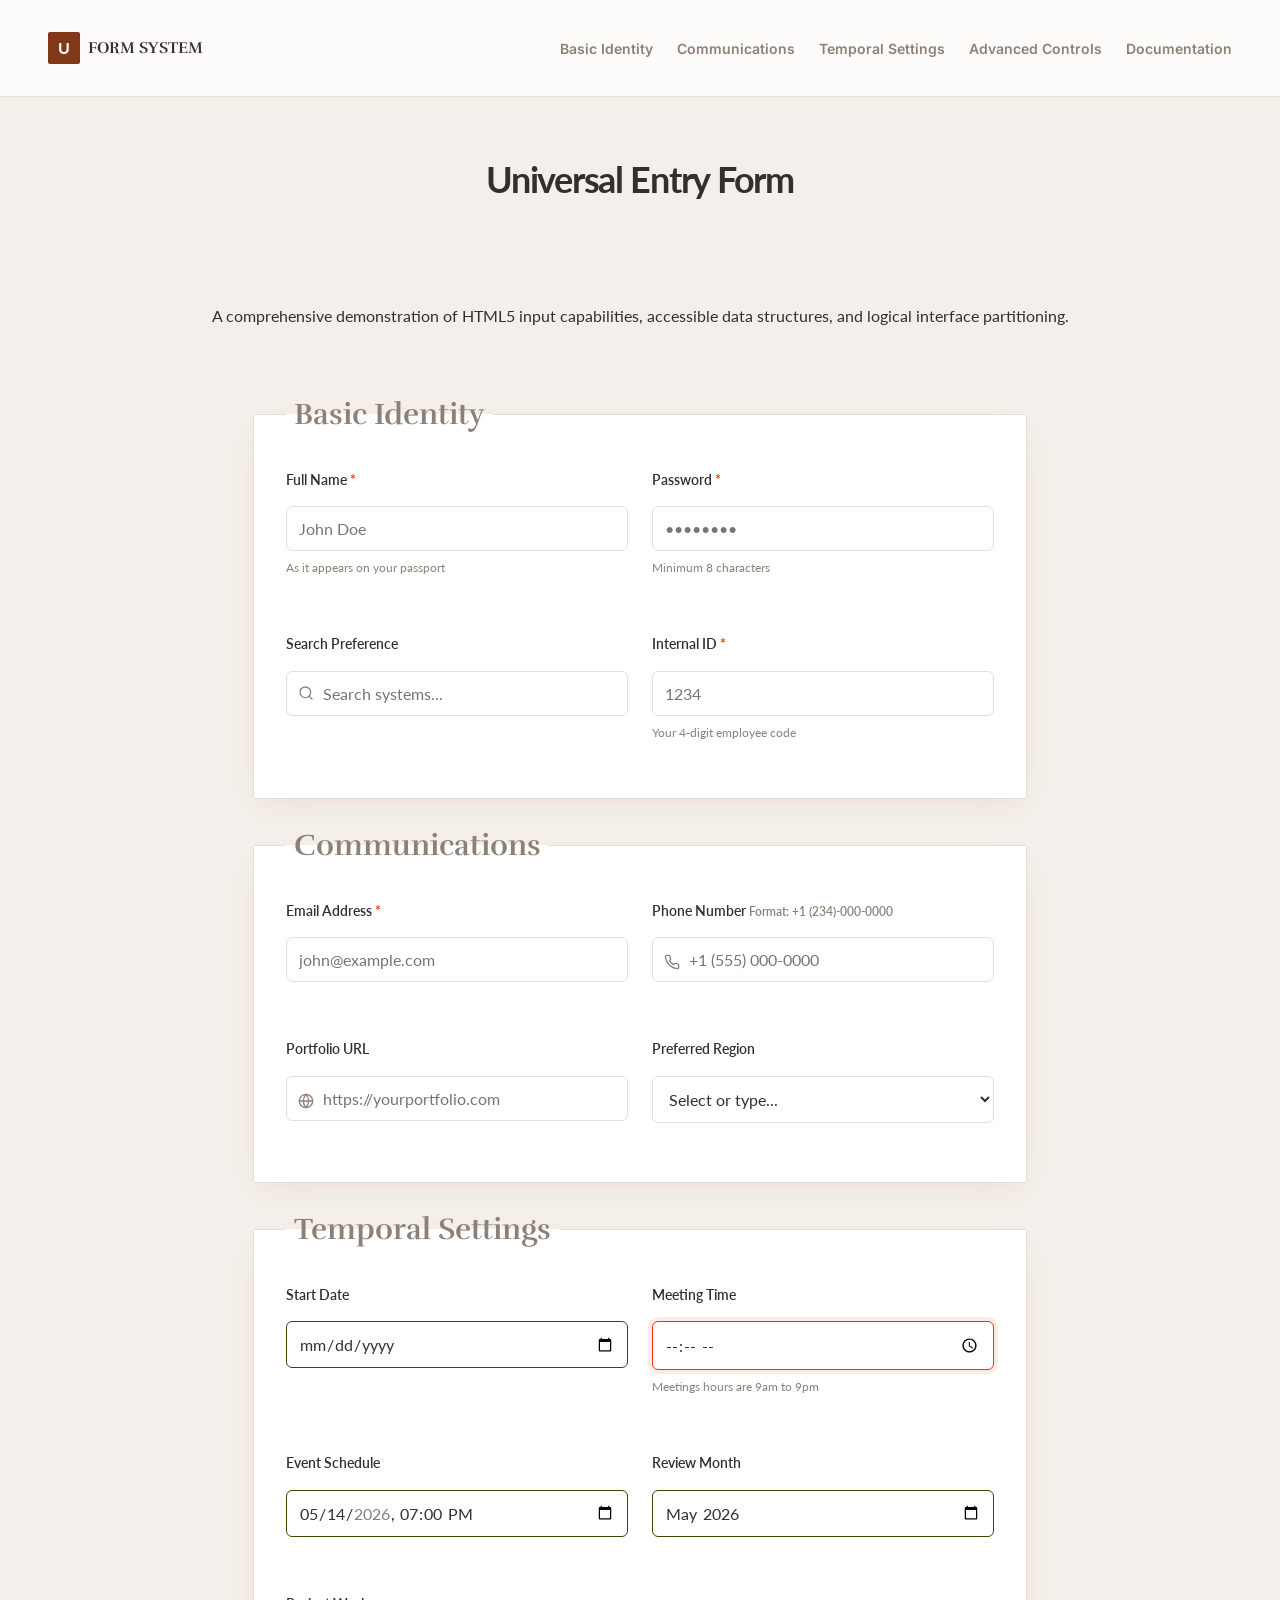
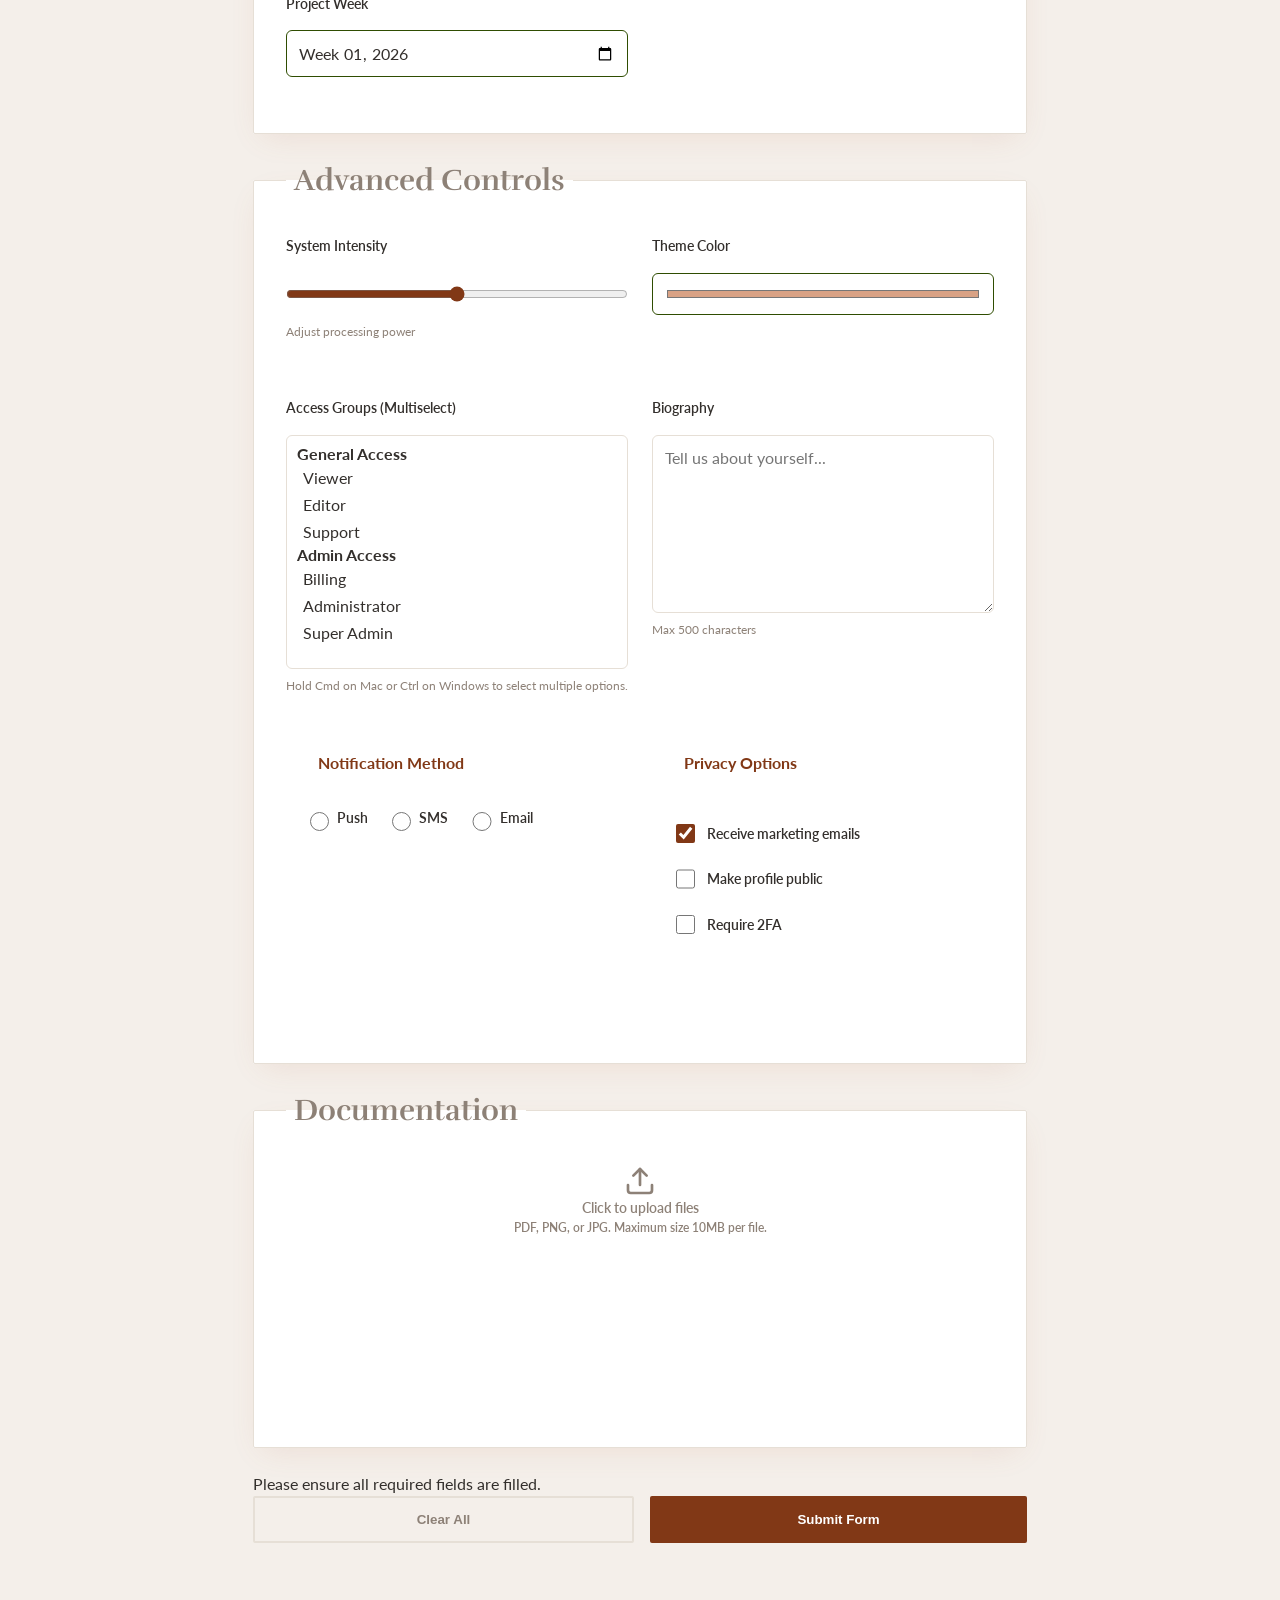
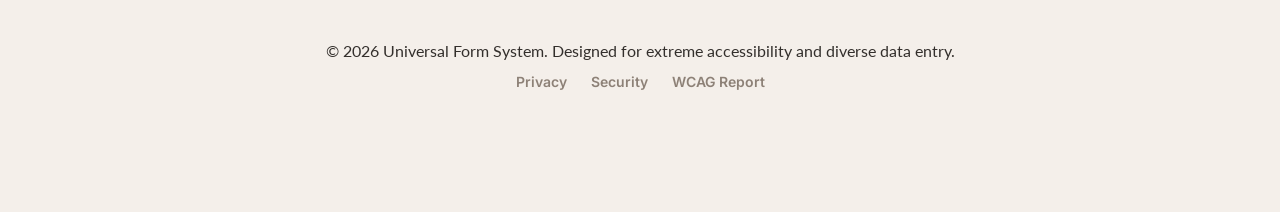
==== extra-form.html @ ab20d903 "feat: add universal entry form with comprehensive fields and improved accessibility" ====
<!doctype html>
<html lang="en">
  <head>
    <meta charset="UTF-8" />
    <meta name="viewport" content="width=device-width, initial-scale=1.0" />
    <title>Forms</title>
    <link
      href="https://fonts.googleapis.com/css2?family=Lato:wght@400;700;900&family=Rufina:wght@400;700&family=Inter:wght@400;600;700&display=swap"
      rel="stylesheet"
    />
    <link rel="stylesheet" href="./styles/index.css" />
  </head>

  <body>
    <header class="site-header">
      <div class="container header-layout">
        <!-- Accessible Brand Link -->
        <a href="/" class="brand" aria-label="U Form System Home">
          <!-- aria-hidden on the graphic element since the label reads it out -->
          <span class="brand-logo" aria-hidden="true">U</span>
          <span class="brand-text">FORM SYSTEM</span>
        </a>

        <!-- Semantic Navigation List -->
        <nav class="main-nav" aria-label="Main Navigation">
          <ul class="nav-list">
            <li><a href="#basics" class="nav-link">Basic Identity</a></li>
            <li><a href="#contact" class="nav-link">Communications</a></li>
            <li><a href="#dates" class="nav-link">Temporal Settings</a></li>
            <li><a href="#controls" class="nav-link">Advanced Controls</a></li>
            <li><a href="#files" class="nav-link">Documentation</a></li>
          </ul>
        </nav>
      </div>
    </header>

    <main id="main-content" class="container main-content">
      <h1>Universal Entry Form</h1>
      <p>
        A comprehensive demonstration of HTML5 input capabilities, accessible data structures, and
        logical interface partitioning.
      </p>
      <form action="." method="post">
        <!-- Fieldset 1: Basic Identity -->
        <fieldset id="basics" class="content-fieldset">
          <legend class="legend-fieldset">Basic Identity</legend>
          <div class="form-grid">
            <div class="form-group">
              <label for="full-name"
                >Full Name
                <span class="required-mark">*</span>
              </label>
              <input
                type="text"
                name="full-name"
                id="full-name"
                required
                placeholder="John Doe"
                minlength="3"
                aria-describedby="name-hint"
                title="Enter your full name"
              />
              <small id="name-hint">As it appears on your passport</small>
            </div>

            <div class="form-group">
              <label for="password"
                >Password
                <span class="required-mark">*</span>
              </label>
              <input
                type="password"
                name="password"
                id="password"
                minlength="8"
                placeholder="••••••••"
                autocomplete="new-password"
                required
                aria-required="true"
                aria-describedby="password-hint"
              />
              <small id="password-hint">Minimum 8 characters</small>
            </div>

            <div class="form-group">
              <label for="search-preference">Search Preference </label>
              <div class="input-wrapper">
                <svg
                  class="input-icon"
                  aria-hidden="true"
                  viewBox="0 0 24 24"
                  fill="none"
                  stroke="currentColor"
                  stroke-width="2"
                  stroke-linecap="round"
                  stroke-linejoin="round"
                >
                  <circle cx="11" cy="11" r="8"></circle>
                  <line x1="21" y1="21" x2="16.65" y2="16.65"></line>
                </svg>
                <input
                  type="search"
                  name="search-preference"
                  id="search-preference"
                  placeholder="Search systems..."
                  class="search-input"
                />
              </div>
            </div>

            <div class="form-group">
              <label for="internal-id"
                >Internal ID

                <span class="required-mark">*</span>
              </label>
              <input
                type="text"
                name="internal-id"
                id="internal-id"
                placeholder="1234"
                pattern="[0-9]{4}"
                title="Please enter a 4-digit code"
                aria-describedby="internal-id-hint"
              />
              <small id="internal-id-hint">Your 4-digit employee code</small>
            </div>
          </div>
        </fieldset>
        <!-- Fieldset 2: Communications -->
        <fieldset id="contact" class="content-fieldset">
          <legend class="legend-fieldset">Communications</legend>
          <div class="form-grid">
            <div class="form-group">
              <label for="email">
                Email Address <span class="required-mark" aria-hidden="true">*</span>
              </label>

              <input
                type="email"
                id="email"
                name="email"
                placeholder="john@example.com"
                required
                autocomplete="email"
                title="Please, enter correct email (ex: name@yahoo.com)"
              />
            </div>

            <div class="form-group">
              <label for="phone">Phone Number <small>Format: +1 (234)-000-0000</small></label>
              <div class="input-wrapper">
                <div class="input-icon" aria-hidden="true">
                  <svg
                    viewBox="0 0 24 24"
                    fill="none"
                    stroke="currentColor"
                    stroke-width="2"
                    stroke-linecap="round"
                    stroke-linejoin="round"
                  >
                    <path
                      d="M22 16.92v3a2 2 0 0 1-2.18 2 19.79 19.79 0 0 1-8.63-3.07 19.5 19.5 0 0 1-6-6 19.79 19.79 0 0 1-3.07-8.67A2 2 0 0 1 4.11 2h3a2 2 0 0 1 2 1.72 12.84 12.84 0 0 0 .7 2.81 2 2 0 0 1-.45 2.11L8.09 9.91a16 16 0 0 0 6 6l1.27-1.27a2 2 0 0 1 2.11-.45 12.84 12.84 0 0 0 2.81.7A2 2 0 0 1 22 16.92z"
                    ></path>
                  </svg>
                </div>
                <input
                  type="tel"
                  id="phone"
                  name="phone"
                  placeholder="+1 (555) 000-0000"
                  pattern="^\+?[0-9]{1,3}[\s.-]?\(?[0-9]{3}\)?[\s.-]?[0-9]{3}[\s.-]?[0-9]{4}$"
                  class="tel-input"
                />
              </div>
            </div>

            <div class="form-group">
              <label for="portfolio">Portfolio URL</label>
              <div class="input-wrapper">
                <div class="input-icon" aria-hidden="true">
                  <svg
                    viewBox="0 0 24 24"
                    fill="none"
                    stroke="currentColor"
                    stroke-width="2"
                    stroke-linecap="round"
                    stroke-linejoin="round"
                  >
                    <circle cx="12" cy="12" r="10"></circle>
                    <line x1="2" y1="12" x2="22" y2="12"></line>
                    <path
                      d="M12 2a15.3 15.3 0 0 1 4 10 15.3 15.3 0 0 1-4 10 15.3 15.3 0 0 1-4-10 15.3 15.3 0 0 1 4-10z"
                    ></path>
                  </svg>
                </div>
                <input
                  type="url"
                  id="portfolio"
                  name="portfolio"
                  placeholder="https://yourportfolio.com"
                  pattern="https://.*"
                  class="url-input"
                  list="defaultURLs"
                  required
                />
                <datalist id="defaultURLs">
                  <option value="https://developer.mozilla.org/"></option>
                  <option value="http://www.google.com/"></option>
                  <option value="http://www.microsoft.com/"></option>
                  <option value="https://www.mozilla.org/"></option>
                  <option value="http://w3.org/"></option>
                </datalist>
              </div>
            </div>

            <div class="form-group">
              <label for="region">Preferred Region</label>
              <select id="region" name="region">
                <option value="" disabled selected hidden>Select or type...</option>
                <option value="na">North America</option>
                <option value="eu">Europe</option>
                <option value="ap">Asia Pacific</option>
              </select>
            </div>
          </div>
        </fieldset>
        <!-- Fieldset 3: Temporal Settings -->
        <fieldset id="dates" class="content-fieldset">
          <legend class="legend-fieldset">Temporal Settings</legend>
          <div class="form-grid">
            <div class="form-group">
              <label for="start-date">Start Date</label>
              <input type="date" id="start-date" name="start-date" />
            </div>

            <div class="form-group">
              <label for="meeting-time">Meeting Time</label>
              <input
                type="time"
                id="meeting-time"
                name="meeting-time"
                min="09:00"
                max="18:00"
                aria-describedby="meeting-hint"
                required
              />
              <small id="meeting-hint">Meetings hours are 9am to 9pm</small>
            </div>

            <div class="form-group">
              <label for="event-schedule">Event Schedule</label>
              <input
                type="datetime-local"
                id="event-schedule"
                name="event-schedule"
                value="2026-05-14T19:00"
                min="2026-05-14T00:00"
                max="2026-09-30T00:00"
              />
            </div>

            <div class="form-group">
              <label for="review-month">Review Month</label>
              <input
                type="month"
                id="review-month"
                name="review-month"
                min="2026-01"
                value="2026-05"
              />
            </div>

            <div class="form-group">
              <label for="project-week">Project Week</label>
              <input type="week" id="project-week" name="project-week" value="2026-W01" />
            </div>
          </div>
        </fieldset>
        <!-- Fieldset 4: Advanced Controls -->
        <fieldset id="controls" class="content-fieldset">
          <legend class="legend-fieldset">Advanced Controls</legend>
          <div class="form-grid">
            <div class="form-group">
              <label for="intensity">System Intensity</label>
              <input
                type="range"
                id="intensity"
                name="intensity"
                min="0"
                max="100"
                value="50"
                step="10"
                aria-describedby="intensity-hint"
              />
              <small id="intensity-hint">Adjust processing power</small>
            </div>

            <div class="form-group">
              <label for="theme-color">Theme Color</label>

              <input
                type="color"
                id="theme-color"
                name="theme-color"
                value="#d9a285"
                class="input-color"
              />
            </div>

            <div class="form-group">
              <label for="access-groups">Access Groups (Multiselect)</label>

              <select
                id="access-groups"
                name="access-groups"
                multiple
                size="8"
                aria-describedby="access-groups-help"
              >
                <optgroup label="General Access">
                  <option value="viewer">Viewer</option>
                  <option value="editor">Editor</option>
                  <option value="support">Support</option>
                </optgroup>

                <optgroup label="Admin Access">
                  <option value="billing">Billing</option>
                  <option value="admin">Administrator</option>
                  <option value="super-admin">Super Admin</option>
                </optgroup>
              </select>

              <small id="access-groups-help"
                >Hold Cmd on Mac or Ctrl on Windows to select multiple options.</small
              >
            </div>

            <div class="form-group">
              <label for="biography">Biography</label>
              <textarea
                id="biography"
                name="biography"
                rows="8"
                placeholder="Tell us about yourself..."
                aria-describedby="bio-hint"
                autocorrect="on"
                spellcheck="true"
                maxlength="500"
                wrap="soft"
              ></textarea>
              <small id="bio-hint">Max 500 characters</small>
            </div>

            <div class="form-group">
              <fieldset>
                <legend>Notification Method</legend>
                <ul class="radio-group">
                  <li class="radio-item">
                    <input type="radio" id="notif-push" name="notification" value="push" />
                    <label for="notif-push">Push</label>
                  </li>
                  <li class="radio-item">
                    <input type="radio" id="notif-sms" name="notification" value="sms" />
                    <label for="notif-sms">SMS</label>
                  </li>
                  <li class="radio-item">
                    <input type="radio" id="notif-email" name="notification" value="email" />
                    <label for="notif-email">Email</label>
                  </li>
                </ul>
              </fieldset>
            </div>

            <div class="form-group">
              <fieldset>
                <legend>Privacy Options</legend>
                <ul>
                  <li class="checkbox-container">
                    <input type="checkbox" id="priv-marketing" name="privacy-marketing" checked />
                    <label for="priv-marketing">Receive marketing emails</label>
                  </li>
                  <li class="checkbox-container">
                    <input type="checkbox" id="priv-public" name="privacy-public" />
                    <label for="priv-public">Make profile public</label>
                  </li>
                  <li class="checkbox-container">
                    <input type="checkbox" id="priv-2fa" name="privacy-2fa" />
                    <label for="priv-2fa">Require 2FA</label>
                  </li>
                </ul>
              </fieldset>
            </div>
          </div>
        </fieldset>

        <!-- Fieldset 5: Documentation -->
        <fieldset id="files" class="content-fieldset">
          <legend class="legend-fieldset">Documentation</legend>
          <div class="form-group">
            <label for="file-upload" class="sr-only">Upload Credentials</label>

            <div class="file-upload-area">
              <input
                type="file"
                id="file-upload"
                name="file-upload"
                class="sr-only"
                multiple
                accept=".pdf,image/png,image/jpeg"
                aria-describedby="fileupload-hint"
              />
              <!-- Visual proxy label for the hidden input -->
              <label for="file-upload">
                <span class="file-upload-content">
                  <svg
                    class="file-upload-icon"
                    viewBox="0 0 24 24"
                    fill="none"
                    stroke="currentColor"
                    stroke-width="2"
                    stroke-linecap="round"
                    stroke-linejoin="round"
                    aria-hidden="true"
                  >
                    <path d="M21 15v4a2 2 0 0 1-2 2H5a2 2 0 0 1-2-2v-4"></path>
                    <polyline points="17 8 12 3 7 8"></polyline>
                    <line x1="12" y1="3" x2="12" y2="15"></line>
                  </svg>
                  <span>Click to upload files</span>
                  <small id="file-hint">PDF, PNG, or JPG. Maximum size 10MB per file.</small>
                </span>
              </label>
            </div>
          </div>
        </fieldset>

        <div>
          <p>Please ensure all required fields are filled.</p>
          <div class="actions">
            <button type="reset">Clear All</button>
            <button type="submit">Submit Form</button>
          </div>
        </div>
      </form>
    </main>
    <footer>
      <div class="container footer-container">
        <p>
          © 2026 Universal Form System. Designed for extreme accessibility and diverse data entry.
        </p>
        <nav class="footer-nav" aria-label="Footer Navigation">
          <ul class="nav-list">
            <li><a href="." class="nav-link">Privacy</a></li>
            <li><a href="." class="nav-link">Security</a></li>
            <li><a href="." class="nav-link">WCAG Report</a></li>
          </ul>
        </nav>
      </div>
    </footer>
  </body>
</html>
---- styles/index.css ----
:root {
  --primary: #813816;
  --primary-hover: #692406;
  --error: #ff2a00;
  --success: #2f4d01;
  --bg-body: #f4efea;
  --bg-card: #ffffff;
  --text-main: #332f2c;
  --text-muted: #8d8177;
  --border: #e6dfd6;
  --radius: 2px;
  --shadow: 0 10px 30px -10px rgba(188, 108, 71, 0.15);

  /* Typography Stacks */
  --font-body: 'Lato', system-ui, -apple-system, sans-serif;
  --font-heading: 'Rufina', Georgia, serif;
  --font-ui: 'Inter', system-ui, -apple-system, sans-serif;

  /* Spacing */
  --spacing-sm: 0.5rem;
  --spacing-md: 1rem;
  --spacing-lg: 1.5rem;
  --spacing-xl: 2rem;

  /* Typography */
  --font-family: -apple-system, BlinkMacSystemFont, "Segoe UI", Roboto, Helvetica, Arial, sans-serif;
  --font-size-sm: 0.875rem;
  --font-size-base: 1rem;
  --font-size-lg: 1.25rem;
}

@media (prefers-color-scheme: dark) {
  :root {
    --primary: #d9a285;
    --primary-hover: #e5bdaf;
    --bg-body: #1c1917;
    --bg-card: #262320;
    --text-main: #f0e9e2;
    --text-muted: #a39589;
    --border: #3d3630;
    --shadow: 0 0 0 1px #3d3630;
  }
}

* {
  box-sizing: border-box;
  margin: 0;
  padding: 0;
}

body {
  font-family: var(--font-body);
  background-color: var(--bg-body);
  color: var(--text-main);
  /* Padding accounts for fixed header */
  padding-top: 5rem;
  padding-bottom: 4rem;
  display: flex;
  flex-direction: column;
  justify-content: center;
  margin: 0;
  min-height: 100vh;
  line-height: 1.5;
  -webkit-font-smoothing: antialiased;
  scroll-behavior: smooth;
}

main {
  flex: 1;
}

.sr-only {
  position: absolute;
  width: 1px;
  height: 1px;
  padding: 0;
  margin: -1px;
  overflow: hidden;
  clip: rect(0, 0, 0, 0);
  white-space: nowrap;
  border-width: 0;
}

/* Universal focus state for keyboard navigators */
:focus-visible {
  outline: 2px solid var(--primary);
  outline-offset: 2px;
  border-radius: var(--radius);
}

.container {
  display: flex;
  align-items: center;
  justify-content: center;
  width: 100%;
  max-width: 80rem;
  margin: 0 auto;
  padding: 0 1rem;
}

.site-header {
  position: fixed;
  top: 0;
  left: 0;
  right: 0;
  z-index: 50;
  /* Using modern color-mix to apply opacity to hex variables for blur */
  background-color: color-mix(in srgb, var(--bg-card) 80%, transparent);
  backdrop-filter: blur(12px);
  -webkit-backdrop-filter: blur(12px);
  border-bottom: 1px solid var(--border);
}

.header-layout {
  display: flex;
  align-items: center;
  justify-content: space-between;
  height: 4rem;
  gap: 1rem;
}

.brand {
  display: flex;
  align-items: center;
  gap: 0.5rem;
  text-decoration: none;
  color: var(--text-main);
  flex-shrink: 0;
  /* Prevents shrinking on small mobile screens */
}

.brand-logo {
  width: 2rem;
  height: 2rem;
  background-color: var(--primary);
  color: var(--bg-card);
  border-radius: var(--radius);
  display: flex;
  align-items: center;
  justify-content: center;
  font-weight: 700;
  transition: background-color 0.2s ease;
}

.brand:hover .brand-logo {
  background-color: var(--primary-hover);
}

.brand-text {
  font-family: var(--font-heading);
  font-weight: 700;
  letter-spacing: 0;
}

.main-nav {
  /* Mobile-first: Scrollable horizontal list like Apple.com */
  overflow-x: auto;
  -webkit-overflow-scrolling: touch;
  scrollbar-width: none;
  /* Firefox */
}

.main-nav::-webkit-scrollbar {
  display: none;
  /* Chrome/Safari */
}

.nav-list {
  display: flex;
  align-items: center;
  gap: 1.5rem;
  list-style: none;
  margin: 0;
  padding: 0;
}

.nav-link {
  display: block;
  font-family: var(--font-ui);
  font-size: 0.875rem;
  font-weight: 600;
  color: var(--text-muted);
  text-decoration: none;
  white-space: nowrap;
  /* Prevents wrapping on mobile */
  transition: color 0.15s ease-in-out;
  padding: 0.5rem 0;
}

.nav-link:hover,
.nav-link:focus {
  color: var(--text-main);
}

.main-content {
  display: flex;
  flex-direction: column;
  gap: 4rem;
  margin-top: 2rem;
}


/* Desktop Adjustments */
@media (min-width: 768px) {
  .main-nav {
    overflow-x: visible;
  }

  .content-section {
    min-height: 50vh;
  }

  .container {
    padding: 3rem;
  }
}

h1 {
  font-size: clamp(1.5rem, 5vw + 1rem, 2.25rem);
  margin-bottom: 2.5rem;
  color: var(--text-main);
  letter-spacing: -0.035em;
  text-align: center;
  line-height: 1.1;
}

.form-grid {
  display: grid;
  grid-template-columns: 1fr;
  gap: var(--spacing-xl) var(--spacing-lg);
  width: 100%;
  max-width: 45rem;
}

@media (min-width: 640px) {
  .form-grid {
    grid-template-columns: repeat(2, 1fr);
  }
}

.form-group {
  display: flex;
  flex-direction: column;
  gap: var(--spacing-sm);
  margin-bottom: 1.5rem;
}


fieldset {
  border: none;
  padding: 1.5rem;
  margin: 0 0 1.5rem 0;
}

legend {
  font-weight: 700;
  padding: 0 0.5rem;
  color: var(--primary);
}

small {
  color: var(--text-muted);
  font-size: 0.75rem;
}

.content-fieldset {
  min-height: 40vh;
  display: flex;
  align-items: center;
  justify-content: center;
  background-color: var(--bg-card);
  border-radius: var(--radius);
  box-shadow: var(--shadow);
  border: 1px solid var(--border);
  padding: 2rem;
  /* Scroll margin accounts for the fixed header height when anchor linking */
  scroll-margin-top: 6rem;
}

.legend-fieldset {
  font-family: var(--font-heading);
  font-size: 1.875rem;
  font-weight: 700;
  color: var(--text-muted);
}

label,
.label-style {
  display: block;
  font-weight: 600;
  margin-bottom: 0.5rem;
  font-size: 0.9rem;
}

input:not([type='radio']):not([type='checkbox']),
select,
textarea {
  width: 100%;
  max-width: 35rem;
  padding: 0.75rem;
  border: 1px solid var(--border);
  border-radius: var(--radius);
  background: transparent;
  color: inherit;
  font-size: var(--font-size-base);
  font-family: inherit;
  border-radius: 6px;
  transition: border-color 0.2s, box-shadow 0.2s;
  /* transition: all 0.2s cubic-bezier(0.4, 0, 0.2, 1); */
}

input:focus,
select:focus,
textarea:focus {
  outline: none;
  border-color: var(--primary);
  box-shadow: 0 0 0 4px rgba(37, 99, 235, 0.1);
}

/* Валідація: якщо поле невалідне ТА у фокусі (або після того як користувач почав писати) */
input:not(:placeholder-shown):invalid,
textarea:not(:placeholder-shown):invalid,
select:invalid:focus {
  border-color: var(--error);
  box-shadow: 0 0 0 4px rgba(220, 38, 38, 0.1);
}

/* Валідація: успішний стан (тільки коли поле заповнене правильно) */
input:not(:placeholder-shown):valid,
textarea:not(:placeholder-shown):valid {
  border-color: var(--success);
}

/* Select specifics */
select[multiple] {
  padding: 0.5rem;
}

select[multiple] option {
  padding: 0.25rem 0.5rem;
  border-radius: var(--radius-sm);
}

/* Search input specific styling */
.input-wrapper {
  position: relative;
  width: 100%;
}

.input-icon {
  position: absolute;
  left: 12px;
  top: 50%;
  transform: translateY(-50%);
  width: 16px;
  height: 16px;
  color: var(--text-muted);
  pointer-events: none;
}

.search-input,
.url-input,
.tel-input {
  padding-left: 36px !important;
  /* Make room for icon */
}

input[type="range"] {
  accent-color: var(--primary);
}

.input-color {
  padding: 0;
  height: 42px;
  padding-left: 36px;
  background-color: #ffffff;
}

textarea {
  resize: verical;
}

.checkbox-container {
  display: flex;
  align-items: center;
  gap: 0.75rem;
  margin: 1.5rem 0;
}

.checkbox-container label {
  margin-bottom: 0;
  cursor: pointer;
}

.radio-group {
  display: flex;
  gap: 1.5rem;
  margin-top: 0.5rem;
}

.radio-item {
  display: flex;
  align-items: center;
  gap: 0.5rem;
  cursor: pointer;
}

input[type='checkbox'],
input[type='radio'] {
  width: 1.2rem;
  height: 1.2rem;
  accent-color: var(--primary);
  cursor: pointer;
}

/* Custom File Upload */
.file-upload-area {
  position: relative;
  border: 2px dashed var(--border-color);
  border-radius: var(--radius-md);
  padding: var(--space-8);
  text-align: center;
  background-color: var(--bg-base);
  transition: all 0.2s ease;
  cursor: pointer;
}

.file-upload-area:hover,
.file-upload-area:focus-within {
  border-color: var(--primary);
  background-color: var(--bg-card);
}

.file-upload-content {
  display: flex;
  flex-direction: column;
  align-items: center;
  gap: var(--space-2);
  color: var(--text-muted);
}

.file-upload-icon {
  width: 2rem;
  height: 2rem;
  color: var(--color-primary);
}

.actions {
  display: flex;
  flex-direction: column;
  gap: 1rem;
}

@media (min-width: 480px) {
  .actions {
    flex-direction: row;
  }
}

button {
  flex: 1;
  padding: 0.85rem;
  border-radius: var(--radius);
  font-weight: 700;
  cursor: pointer;
  transition:
    transform 0.1s,
    opacity 0.2s;
}

button[type='submit'] {
  background: var(--primary);
  color: white;
  border: none;
}

button[type='reset'] {
  background: transparent;
  border: 2px solid var(--border);
  color: var(--text-muted);
}

button:active {
  transform: scale(0.98);
}

.required-mark {
  color: var(--error);
}

/* Accessibility: Keyboard focus visual contrast */
button:focus-visible,
input:focus-visible,
select:focus-visible,
textarea:focus-visible {
  outline: 2px solid var(--primary);
  outline-offset: 2px;
}

.footer-container {
  flex-direction: column;
}

.footer-nav {
  display: flex;
  align-items: center;
  justify-content: center;
  gap: 1rem;
}
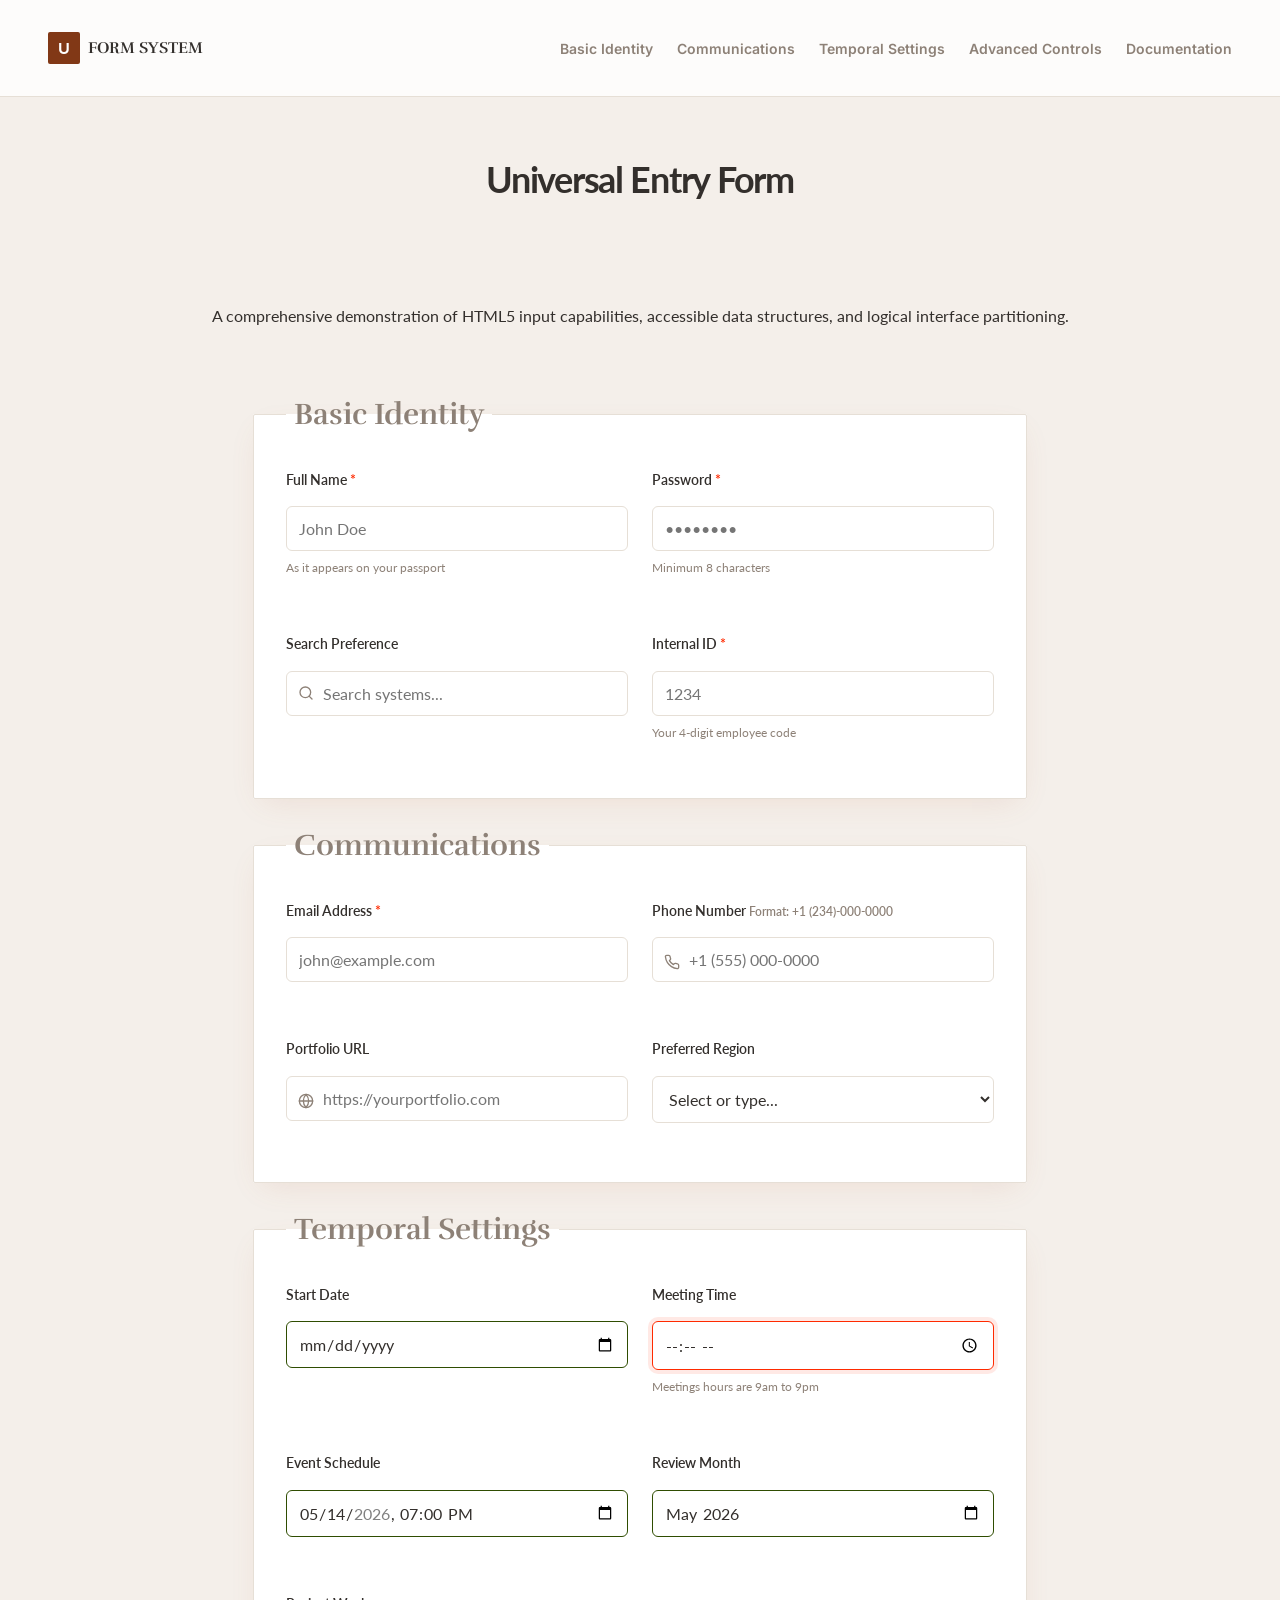
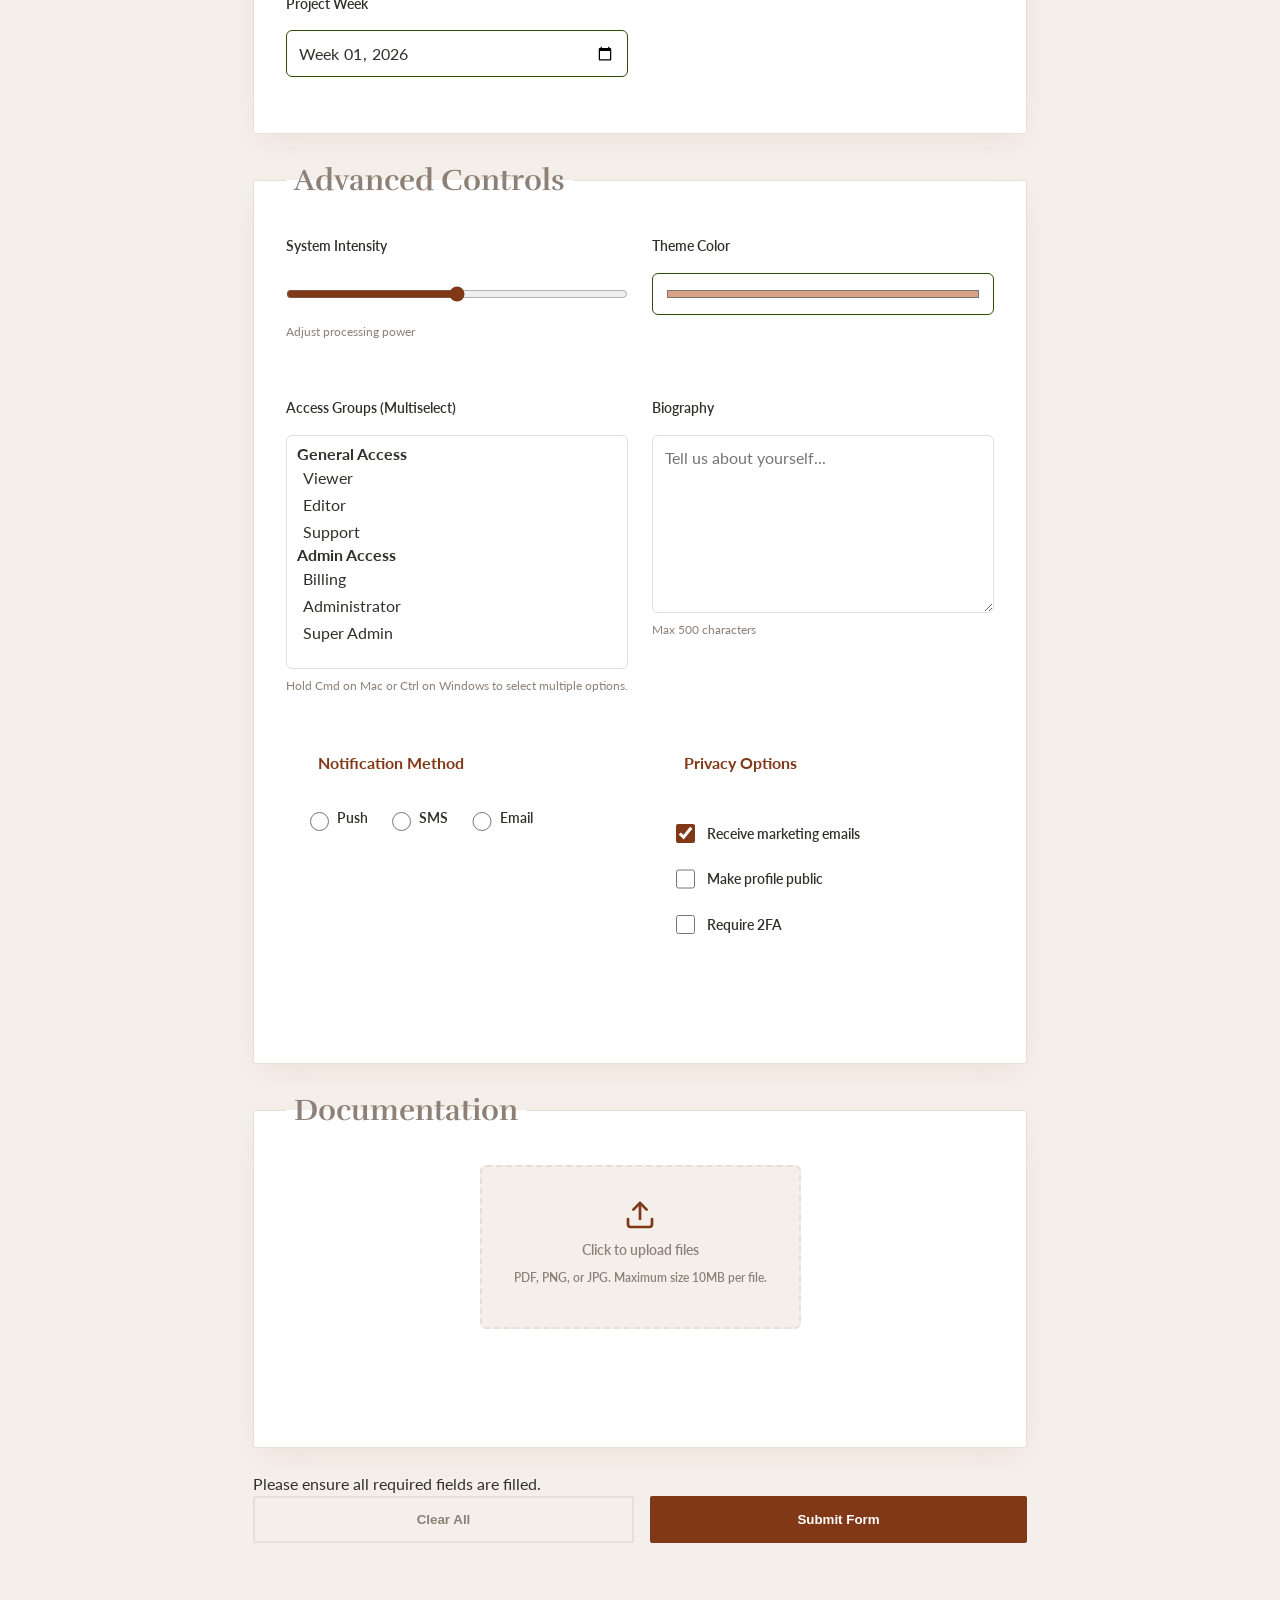
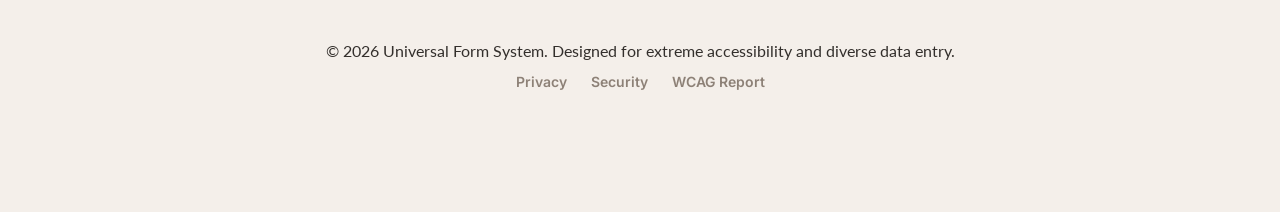
==== commit 2ca43254: "Refactor HTML structure and improve accessibility features in extra-form.html - Enhanced indentation" ====
--- a/extra-form.html
+++ b/extra-form.html
@@ -2,52 +2,87 @@
 <html lang="en">
   <head>
     <meta charset="UTF-8" />
-    <meta name="viewport" content="width=device-width, initial-scale=1.0" />
+    <meta
+      name="viewport"
+      content="width=device-width, initial-scale=1.0"
+    />
     <title>Forms</title>
     <link
       href="https://fonts.googleapis.com/css2?family=Lato:wght@400;700;900&family=Rufina:wght@400;700&family=Inter:wght@400;600;700&display=swap"
       rel="stylesheet"
     />
-    <link rel="stylesheet" href="./styles/index.css" />
+    <link
+      rel="stylesheet"
+      href="./styles/index.css"
+    />
   </head>
-
   <body>
     <header class="site-header">
       <div class="container header-layout">
-        <!-- Accessible Brand Link -->
-        <a href="/" class="brand" aria-label="U Form System Home">
+        <a
+          href="./index.html"
+          class="brand"
+          aria-label="U Form System Home"
+        >
           <!-- aria-hidden on the graphic element since the label reads it out -->
-          <span class="brand-logo" aria-hidden="true">U</span>
+          <span
+            class="brand-logo"
+            aria-hidden="true"
+          >U</span>
           <span class="brand-text">FORM SYSTEM</span>
         </a>
-
-        <!-- Semantic Navigation List -->
-        <nav class="main-nav" aria-label="Main Navigation">
+        <nav
+          class="main-nav"
+          aria-label="Main Navigation"
+        >
           <ul class="nav-list">
-            <li><a href="#basics" class="nav-link">Basic Identity</a></li>
-            <li><a href="#contact" class="nav-link">Communications</a></li>
-            <li><a href="#dates" class="nav-link">Temporal Settings</a></li>
-            <li><a href="#controls" class="nav-link">Advanced Controls</a></li>
-            <li><a href="#files" class="nav-link">Documentation</a></li>
+            <li><a
+                href="#basics"
+                class="nav-link"
+              >Basic Identity</a></li>
+            <li><a
+                href="#contact"
+                class="nav-link"
+              >Communications</a></li>
+            <li><a
+                href="#dates"
+                class="nav-link"
+              >Temporal Settings</a></li>
+            <li><a
+                href="#controls"
+                class="nav-link"
+              >Advanced Controls</a></li>
+            <li><a
+                href="#files"
+                class="nav-link"
+              >Documentation</a></li>
           </ul>
         </nav>
       </div>
     </header>
 
-    <main id="main-content" class="container main-content">
+    <main
+      id="main-content"
+      class="container main-content"
+    >
       <h1>Universal Entry Form</h1>
       <p>
         A comprehensive demonstration of HTML5 input capabilities, accessible data structures, and
         logical interface partitioning.
       </p>
-      <form action="." method="post">
+      <form
+        action="."
+        method="post"
+      >
         <!-- Fieldset 1: Basic Identity -->
-        <fieldset id="basics" class="content-fieldset">
+        <fieldset
+          id="basics"
+          class="content-fieldset"
+        >
           <legend class="legend-fieldset">Basic Identity</legend>
           <div class="form-grid">
             <div class="form-group">
-              <label for="full-name"
-                >Full Name
+              <label for="full-name">Full Name
                 <span class="required-mark">*</span>
               </label>
               <input
@@ -64,8 +99,7 @@
             </div>
 
             <div class="form-group">
-              <label for="password"
-                >Password
+              <label for="password">Password
                 <span class="required-mark">*</span>
               </label>
               <input
@@ -95,8 +129,17 @@
                   stroke-linecap="round"
                   stroke-linejoin="round"
                 >
-                  <circle cx="11" cy="11" r="8"></circle>
-                  <line x1="21" y1="21" x2="16.65" y2="16.65"></line>
+                  <circle
+                    cx="11"
+                    cy="11"
+                    r="8"
+                  ></circle>
+                  <line
+                    x1="21"
+                    y1="21"
+                    x2="16.65"
+                    y2="16.65"
+                  ></line>
                 </svg>
                 <input
                   type="search"
@@ -109,8 +152,7 @@
             </div>
 
             <div class="form-group">
-              <label for="internal-id"
-                >Internal ID
+              <label for="internal-id">Internal ID
 
                 <span class="required-mark">*</span>
               </label>
@@ -128,12 +170,18 @@
           </div>
         </fieldset>
         <!-- Fieldset 2: Communications -->
-        <fieldset id="contact" class="content-fieldset">
+        <fieldset
+          id="contact"
+          class="content-fieldset"
+        >
           <legend class="legend-fieldset">Communications</legend>
           <div class="form-grid">
             <div class="form-group">
               <label for="email">
-                Email Address <span class="required-mark" aria-hidden="true">*</span>
+                Email Address <span
+                  class="required-mark"
+                  aria-hidden="true"
+                >*</span>
               </label>
 
               <input
@@ -150,7 +198,10 @@
             <div class="form-group">
               <label for="phone">Phone Number <small>Format: +1 (234)-000-0000</small></label>
               <div class="input-wrapper">
-                <div class="input-icon" aria-hidden="true">
+                <div
+                  class="input-icon"
+                  aria-hidden="true"
+                >
                   <svg
                     viewBox="0 0 24 24"
                     fill="none"
@@ -159,9 +210,7 @@
                     stroke-linecap="round"
                     stroke-linejoin="round"
                   >
-                    <path
-                      d="M22 16.92v3a2 2 0 0 1-2.18 2 19.79 19.79 0 0 1-8.63-3.07 19.5 19.5 0 0 1-6-6 19.79 19.79 0 0 1-3.07-8.67A2 2 0 0 1 4.11 2h3a2 2 0 0 1 2 1.72 12.84 12.84 0 0 0 .7 2.81 2 2 0 0 1-.45 2.11L8.09 9.91a16 16 0 0 0 6 6l1.27-1.27a2 2 0 0 1 2.11-.45 12.84 12.84 0 0 0 2.81.7A2 2 0 0 1 22 16.92z"
-                    ></path>
+                    <path d="M22 16.92v3a2 2 0 0 1-2.18 2 19.79 19.79 0 0 1-8.63-3.07 19.5 19.5 0 0 1-6-6 19.79 19.79 0 0 1-3.07-8.67A2 2 0 0 1 4.11 2h3a2 2 0 0 1 2 1.72 12.84 12.84 0 0 0 .7 2.81 2 2 0 0 1-.45 2.11L8.09 9.91a16 16 0 0 0 6 6l1.27-1.27a2 2 0 0 1 2.11-.45 12.84 12.84 0 0 0 2.81.7A2 2 0 0 1 22 16.92z"></path>
                   </svg>
                 </div>
                 <input
@@ -178,7 +227,10 @@
             <div class="form-group">
               <label for="portfolio">Portfolio URL</label>
               <div class="input-wrapper">
-                <div class="input-icon" aria-hidden="true">
+                <div
+                  class="input-icon"
+                  aria-hidden="true"
+                >
                   <svg
                     viewBox="0 0 24 24"
                     fill="none"
@@ -187,11 +239,18 @@
                     stroke-linecap="round"
                     stroke-linejoin="round"
                   >
-                    <circle cx="12" cy="12" r="10"></circle>
-                    <line x1="2" y1="12" x2="22" y2="12"></line>
-                    <path
-                      d="M12 2a15.3 15.3 0 0 1 4 10 15.3 15.3 0 0 1-4 10 15.3 15.3 0 0 1-4-10 15.3 15.3 0 0 1 4-10z"
-                    ></path>
+                    <circle
+                      cx="12"
+                      cy="12"
+                      r="10"
+                    ></circle>
+                    <line
+                      x1="2"
+                      y1="12"
+                      x2="22"
+                      y2="12"
+                    ></line>
+                    <path d="M12 2a15.3 15.3 0 0 1 4 10 15.3 15.3 0 0 1-4 10 15.3 15.3 0 0 1-4-10 15.3 15.3 0 0 1 4-10z"></path>
                   </svg>
                 </div>
                 <input
@@ -216,8 +275,16 @@
 
             <div class="form-group">
               <label for="region">Preferred Region</label>
-              <select id="region" name="region">
-                <option value="" disabled selected hidden>Select or type...</option>
+              <select
+                id="region"
+                name="region"
+              >
+                <option
+                  value=""
+                  disabled
+                  selected
+                  hidden
+                >Select or type...</option>
                 <option value="na">North America</option>
                 <option value="eu">Europe</option>
                 <option value="ap">Asia Pacific</option>
@@ -226,12 +293,19 @@
           </div>
         </fieldset>
         <!-- Fieldset 3: Temporal Settings -->
-        <fieldset id="dates" class="content-fieldset">
+        <fieldset
+          id="dates"
+          class="content-fieldset"
+        >
           <legend class="legend-fieldset">Temporal Settings</legend>
           <div class="form-grid">
             <div class="form-group">
               <label for="start-date">Start Date</label>
-              <input type="date" id="start-date" name="start-date" />
+              <input
+                type="date"
+                id="start-date"
+                name="start-date"
+              />
             </div>
 
             <div class="form-group">
@@ -273,12 +347,20 @@
 
             <div class="form-group">
               <label for="project-week">Project Week</label>
-              <input type="week" id="project-week" name="project-week" value="2026-W01" />
+              <input
+                type="week"
+                id="project-week"
+                name="project-week"
+                value="2026-W01"
+              />
             </div>
           </div>
         </fieldset>
         <!-- Fieldset 4: Advanced Controls -->
-        <fieldset id="controls" class="content-fieldset">
+        <fieldset
+          id="controls"
+          class="content-fieldset"
+        >
           <legend class="legend-fieldset">Advanced Controls</legend>
           <div class="form-grid">
             <div class="form-group">
@@ -331,9 +413,7 @@
                 </optgroup>
               </select>
 
-              <small id="access-groups-help"
-                >Hold Cmd on Mac or Ctrl on Windows to select multiple options.</small
-              >
+              <small id="access-groups-help">Hold Cmd on Mac or Ctrl on Windows to select multiple options.</small>
             </div>
 
             <div class="form-group">
@@ -357,15 +437,30 @@
                 <legend>Notification Method</legend>
                 <ul class="radio-group">
                   <li class="radio-item">
-                    <input type="radio" id="notif-push" name="notification" value="push" />
+                    <input
+                      type="radio"
+                      id="notif-push"
+                      name="notification"
+                      value="push"
+                    />
                     <label for="notif-push">Push</label>
                   </li>
                   <li class="radio-item">
-                    <input type="radio" id="notif-sms" name="notification" value="sms" />
+                    <input
+                      type="radio"
+                      id="notif-sms"
+                      name="notification"
+                      value="sms"
+                    />
                     <label for="notif-sms">SMS</label>
                   </li>
                   <li class="radio-item">
-                    <input type="radio" id="notif-email" name="notification" value="email" />
+                    <input
+                      type="radio"
+                      id="notif-email"
+                      name="notification"
+                      value="email"
+                    />
                     <label for="notif-email">Email</label>
                   </li>
                 </ul>
@@ -377,15 +472,28 @@
                 <legend>Privacy Options</legend>
                 <ul>
                   <li class="checkbox-container">
-                    <input type="checkbox" id="priv-marketing" name="privacy-marketing" checked />
+                    <input
+                      type="checkbox"
+                      id="priv-marketing"
+                      name="privacy-marketing"
+                      checked
+                    />
                     <label for="priv-marketing">Receive marketing emails</label>
                   </li>
                   <li class="checkbox-container">
-                    <input type="checkbox" id="priv-public" name="privacy-public" />
+                    <input
+                      type="checkbox"
+                      id="priv-public"
+                      name="privacy-public"
+                    />
                     <label for="priv-public">Make profile public</label>
                   </li>
                   <li class="checkbox-container">
-                    <input type="checkbox" id="priv-2fa" name="privacy-2fa" />
+                    <input
+                      type="checkbox"
+                      id="priv-2fa"
+                      name="privacy-2fa"
+                    />
                     <label for="priv-2fa">Require 2FA</label>
                   </li>
                 </ul>
@@ -395,10 +503,16 @@
         </fieldset>
 
         <!-- Fieldset 5: Documentation -->
-        <fieldset id="files" class="content-fieldset">
+        <fieldset
+          id="files"
+          class="content-fieldset"
+        >
           <legend class="legend-fieldset">Documentation</legend>
           <div class="form-group">
-            <label for="file-upload" class="sr-only">Upload Credentials</label>
+            <label
+              for="file-upload"
+              class="sr-only"
+            >Upload Credentials</label>
 
             <div class="file-upload-area">
               <input
@@ -425,7 +539,12 @@
                   >
                     <path d="M21 15v4a2 2 0 0 1-2 2H5a2 2 0 0 1-2-2v-4"></path>
                     <polyline points="17 8 12 3 7 8"></polyline>
-                    <line x1="12" y1="3" x2="12" y2="15"></line>
+                    <line
+                      x1="12"
+                      y1="3"
+                      x2="12"
+                      y2="15"
+                    ></line>
                   </svg>
                   <span>Click to upload files</span>
                   <small id="file-hint">PDF, PNG, or JPG. Maximum size 10MB per file.</small>
@@ -449,14 +568,26 @@
         <p>
           © 2026 Universal Form System. Designed for extreme accessibility and diverse data entry.
         </p>
-        <nav class="footer-nav" aria-label="Footer Navigation">
+        <nav
+          class="footer-nav"
+          aria-label="Footer Navigation"
+        >
           <ul class="nav-list">
-            <li><a href="." class="nav-link">Privacy</a></li>
-            <li><a href="." class="nav-link">Security</a></li>
-            <li><a href="." class="nav-link">WCAG Report</a></li>
+            <li><a
+                href="."
+                class="nav-link"
+              >Privacy</a></li>
+            <li><a
+                href="."
+                class="nav-link"
+              >Security</a></li>
+            <li><a
+                href="."
+                class="nav-link"
+              >WCAG Report</a></li>
           </ul>
         </nav>
       </div>
     </footer>
   </body>
-</html>
+</html>
--- a/styles/index.css
+++ b/styles/index.css
@@ -1,509 +1,529 @@
-:root {
-  --primary: #813816;
-  --primary-hover: #692406;
-  --error: #ff2a00;
-  --success: #2f4d01;
-  --bg-body: #f4efea;
-  --bg-card: #ffffff;
-  --text-main: #332f2c;
-  --text-muted: #8d8177;
-  --border: #e6dfd6;
-  --radius: 2px;
-  --shadow: 0 10px 30px -10px rgba(188, 108, 71, 0.15);
-
-  /* Typography Stacks */
-  --font-body: 'Lato', system-ui, -apple-system, sans-serif;
-  --font-heading: 'Rufina', Georgia, serif;
-  --font-ui: 'Inter', system-ui, -apple-system, sans-serif;
-
-  /* Spacing */
-  --spacing-sm: 0.5rem;
-  --spacing-md: 1rem;
-  --spacing-lg: 1.5rem;
-  --spacing-xl: 2rem;
-
-  /* Typography */
-  --font-family: -apple-system, BlinkMacSystemFont, "Segoe UI", Roboto, Helvetica, Arial, sans-serif;
-  --font-size-sm: 0.875rem;
-  --font-size-base: 1rem;
-  --font-size-lg: 1.25rem;
-}
-
-@media (prefers-color-scheme: dark) {
-  :root {
-    --primary: #d9a285;
-    --primary-hover: #e5bdaf;
-    --bg-body: #1c1917;
-    --bg-card: #262320;
-    --text-main: #f0e9e2;
-    --text-muted: #a39589;
-    --border: #3d3630;
-    --shadow: 0 0 0 1px #3d3630;
-  }
-}
-
-* {
-  box-sizing: border-box;
-  margin: 0;
-  padding: 0;
-}
-
-body {
-  font-family: var(--font-body);
-  background-color: var(--bg-body);
-  color: var(--text-main);
-  /* Padding accounts for fixed header */
-  padding-top: 5rem;
-  padding-bottom: 4rem;
-  display: flex;
-  flex-direction: column;
-  justify-content: center;
-  margin: 0;
-  min-height: 100vh;
-  line-height: 1.5;
-  -webkit-font-smoothing: antialiased;
-  scroll-behavior: smooth;
-}
-
-main {
-  flex: 1;
-}
-
-.sr-only {
-  position: absolute;
-  width: 1px;
-  height: 1px;
-  padding: 0;
-  margin: -1px;
-  overflow: hidden;
-  clip: rect(0, 0, 0, 0);
-  white-space: nowrap;
-  border-width: 0;
-}
-
-/* Universal focus state for keyboard navigators */
-:focus-visible {
-  outline: 2px solid var(--primary);
-  outline-offset: 2px;
-  border-radius: var(--radius);
-}
-
-.container {
-  display: flex;
-  align-items: center;
-  justify-content: center;
-  width: 100%;
-  max-width: 80rem;
-  margin: 0 auto;
-  padding: 0 1rem;
-}
-
-.site-header {
-  position: fixed;
-  top: 0;
-  left: 0;
-  right: 0;
-  z-index: 50;
-  /* Using modern color-mix to apply opacity to hex variables for blur */
-  background-color: color-mix(in srgb, var(--bg-card) 80%, transparent);
-  backdrop-filter: blur(12px);
-  -webkit-backdrop-filter: blur(12px);
-  border-bottom: 1px solid var(--border);
-}
-
-.header-layout {
-  display: flex;
-  align-items: center;
-  justify-content: space-between;
-  height: 4rem;
-  gap: 1rem;
-}
-
-.brand {
-  display: flex;
-  align-items: center;
-  gap: 0.5rem;
-  text-decoration: none;
-  color: var(--text-main);
-  flex-shrink: 0;
-  /* Prevents shrinking on small mobile screens */
-}
-
-.brand-logo {
-  width: 2rem;
-  height: 2rem;
-  background-color: var(--primary);
-  color: var(--bg-card);
-  border-radius: var(--radius);
-  display: flex;
-  align-items: center;
-  justify-content: center;
-  font-weight: 700;
-  transition: background-color 0.2s ease;
-}
-
-.brand:hover .brand-logo {
-  background-color: var(--primary-hover);
-}
-
-.brand-text {
-  font-family: var(--font-heading);
-  font-weight: 700;
-  letter-spacing: 0;
-}
-
-.main-nav {
-  /* Mobile-first: Scrollable horizontal list like Apple.com */
-  overflow-x: auto;
-  -webkit-overflow-scrolling: touch;
-  scrollbar-width: none;
-  /* Firefox */
-}
-
-.main-nav::-webkit-scrollbar {
-  display: none;
-  /* Chrome/Safari */
-}
-
-.nav-list {
-  display: flex;
-  align-items: center;
-  gap: 1.5rem;
-  list-style: none;
-  margin: 0;
-  padding: 0;
-}
-
-.nav-link {
-  display: block;
-  font-family: var(--font-ui);
-  font-size: 0.875rem;
-  font-weight: 600;
-  color: var(--text-muted);
-  text-decoration: none;
-  white-space: nowrap;
-  /* Prevents wrapping on mobile */
-  transition: color 0.15s ease-in-out;
-  padding: 0.5rem 0;
-}
-
-.nav-link:hover,
-.nav-link:focus {
-  color: var(--text-main);
-}
-
-.main-content {
-  display: flex;
-  flex-direction: column;
-  gap: 4rem;
-  margin-top: 2rem;
-}
-
-
-/* Desktop Adjustments */
-@media (min-width: 768px) {
-  .main-nav {
-    overflow-x: visible;
-  }
-
-  .content-section {
-    min-height: 50vh;
-  }
-
-  .container {
-    padding: 3rem;
-  }
-}
-
-h1 {
-  font-size: clamp(1.5rem, 5vw + 1rem, 2.25rem);
-  margin-bottom: 2.5rem;
-  color: var(--text-main);
-  letter-spacing: -0.035em;
-  text-align: center;
-  line-height: 1.1;
-}
-
-.form-grid {
-  display: grid;
-  grid-template-columns: 1fr;
-  gap: var(--spacing-xl) var(--spacing-lg);
-  width: 100%;
-  max-width: 45rem;
-}
-
-@media (min-width: 640px) {
-  .form-grid {
-    grid-template-columns: repeat(2, 1fr);
-  }
-}
-
-.form-group {
-  display: flex;
-  flex-direction: column;
-  gap: var(--spacing-sm);
-  margin-bottom: 1.5rem;
-}
-
-
-fieldset {
-  border: none;
-  padding: 1.5rem;
-  margin: 0 0 1.5rem 0;
-}
-
-legend {
-  font-weight: 700;
-  padding: 0 0.5rem;
-  color: var(--primary);
-}
-
-small {
-  color: var(--text-muted);
-  font-size: 0.75rem;
-}
-
-.content-fieldset {
-  min-height: 40vh;
-  display: flex;
-  align-items: center;
-  justify-content: center;
-  background-color: var(--bg-card);
-  border-radius: var(--radius);
-  box-shadow: var(--shadow);
-  border: 1px solid var(--border);
-  padding: 2rem;
-  /* Scroll margin accounts for the fixed header height when anchor linking */
-  scroll-margin-top: 6rem;
-}
-
-.legend-fieldset {
-  font-family: var(--font-heading);
-  font-size: 1.875rem;
-  font-weight: 700;
-  color: var(--text-muted);
-}
-
-label,
-.label-style {
-  display: block;
-  font-weight: 600;
-  margin-bottom: 0.5rem;
-  font-size: 0.9rem;
-}
-
-input:not([type='radio']):not([type='checkbox']),
-select,
-textarea {
-  width: 100%;
-  max-width: 35rem;
-  padding: 0.75rem;
-  border: 1px solid var(--border);
-  border-radius: var(--radius);
-  background: transparent;
-  color: inherit;
-  font-size: var(--font-size-base);
-  font-family: inherit;
-  border-radius: 6px;
-  transition: border-color 0.2s, box-shadow 0.2s;
-  /* transition: all 0.2s cubic-bezier(0.4, 0, 0.2, 1); */
-}
-
-input:focus,
-select:focus,
-textarea:focus {
-  outline: none;
-  border-color: var(--primary);
-  box-shadow: 0 0 0 4px rgba(37, 99, 235, 0.1);
-}
-
-/* Валідація: якщо поле невалідне ТА у фокусі (або після того як користувач почав писати) */
-input:not(:placeholder-shown):invalid,
-textarea:not(:placeholder-shown):invalid,
-select:invalid:focus {
-  border-color: var(--error);
-  box-shadow: 0 0 0 4px rgba(220, 38, 38, 0.1);
-}
-
-/* Валідація: успішний стан (тільки коли поле заповнене правильно) */
-input:not(:placeholder-shown):valid,
-textarea:not(:placeholder-shown):valid {
-  border-color: var(--success);
-}
-
-/* Select specifics */
-select[multiple] {
-  padding: 0.5rem;
-}
-
-select[multiple] option {
-  padding: 0.25rem 0.5rem;
-  border-radius: var(--radius-sm);
-}
-
-/* Search input specific styling */
-.input-wrapper {
-  position: relative;
-  width: 100%;
-}
-
-.input-icon {
-  position: absolute;
-  left: 12px;
-  top: 50%;
-  transform: translateY(-50%);
-  width: 16px;
-  height: 16px;
-  color: var(--text-muted);
-  pointer-events: none;
-}
-
-.search-input,
-.url-input,
-.tel-input {
-  padding-left: 36px !important;
-  /* Make room for icon */
-}
-
-input[type="range"] {
-  accent-color: var(--primary);
-}
-
-.input-color {
-  padding: 0;
-  height: 42px;
-  padding-left: 36px;
-  background-color: #ffffff;
-}
-
-textarea {
-  resize: verical;
-}
-
-.checkbox-container {
-  display: flex;
-  align-items: center;
-  gap: 0.75rem;
-  margin: 1.5rem 0;
-}
-
-.checkbox-container label {
-  margin-bottom: 0;
-  cursor: pointer;
-}
-
-.radio-group {
-  display: flex;
-  gap: 1.5rem;
-  margin-top: 0.5rem;
-}
-
-.radio-item {
-  display: flex;
-  align-items: center;
-  gap: 0.5rem;
-  cursor: pointer;
-}
-
-input[type='checkbox'],
-input[type='radio'] {
-  width: 1.2rem;
-  height: 1.2rem;
-  accent-color: var(--primary);
-  cursor: pointer;
-}
-
-/* Custom File Upload */
-.file-upload-area {
-  position: relative;
-  border: 2px dashed var(--border-color);
-  border-radius: var(--radius-md);
-  padding: var(--space-8);
-  text-align: center;
-  background-color: var(--bg-base);
-  transition: all 0.2s ease;
-  cursor: pointer;
-}
-
-.file-upload-area:hover,
-.file-upload-area:focus-within {
-  border-color: var(--primary);
-  background-color: var(--bg-card);
-}
-
-.file-upload-content {
-  display: flex;
-  flex-direction: column;
-  align-items: center;
-  gap: var(--space-2);
-  color: var(--text-muted);
-}
-
-.file-upload-icon {
-  width: 2rem;
-  height: 2rem;
-  color: var(--color-primary);
-}
-
-.actions {
-  display: flex;
-  flex-direction: column;
-  gap: 1rem;
-}
-
-@media (min-width: 480px) {
-  .actions {
-    flex-direction: row;
-  }
-}
-
-button {
-  flex: 1;
-  padding: 0.85rem;
-  border-radius: var(--radius);
-  font-weight: 700;
-  cursor: pointer;
-  transition:
-    transform 0.1s,
-    opacity 0.2s;
-}
-
-button[type='submit'] {
-  background: var(--primary);
-  color: white;
-  border: none;
-}
-
-button[type='reset'] {
-  background: transparent;
-  border: 2px solid var(--border);
-  color: var(--text-muted);
-}
-
-button:active {
-  transform: scale(0.98);
-}
-
-.required-mark {
-  color: var(--error);
-}
-
-/* Accessibility: Keyboard focus visual contrast */
-button:focus-visible,
-input:focus-visible,
-select:focus-visible,
-textarea:focus-visible {
-  outline: 2px solid var(--primary);
-  outline-offset: 2px;
-}
-
-.footer-container {
-  flex-direction: column;
-}
-
-.footer-nav {
-  display: flex;
-  align-items: center;
-  justify-content: center;
-  gap: 1rem;
-}+ :root {
+   /* Tells the browser to natively adapt scrollbars, date pickers, etc. */
+   color-scheme: light dark;
+
+   --primary: #813816;
+   --primary-hover: #692406;
+   --error: #ff2a00;
+   --success: #2f4d01;
+   --bg-body: #f4efea;
+   --bg-card: #ffffff;
+   --text-main: #332f2c;
+   --text-muted: #8d8177;
+   --border: #e6dfd6;
+   --radius: 2px;
+   --radius-sm: 4px;
+   --radius-md: 6px;
+   --shadow: 0 10px 30px -10px rgba(188, 108, 71, 0.15);
+
+   /* Themed Focus Rings */
+   --focus-ring: rgba(129, 56, 22, 0.15);
+   --error-ring: rgba(255, 42, 0, 0.1);
+
+   /* Typography Stacks */
+   --font-body: 'Lato', system-ui, -apple-system, sans-serif;
+   --font-heading: 'Rufina', Georgia, serif;
+   --font-ui: 'Inter', system-ui, -apple-system, sans-serif;
+
+   /* Spacing */
+   --spacing-sm: 0.5rem;
+   --spacing-md: 1rem;
+   --spacing-lg: 1.5rem;
+   --spacing-xl: 2rem;
+   --space-2: 0.5rem;
+   --space-8: 2rem;
+
+   /* Typography */
+   --font-size-sm: 0.875rem;
+   --font-size-base: 1rem;
+   --font-size-lg: 1.25rem;
+ }
+
+ @media (prefers-color-scheme: dark) {
+   :root {
+     --primary: #d9a285;
+     --primary-hover: #e5bdaf;
+     --error: #ff6b4a;
+     /* Lighter red for dark mode contrast */
+     --success: #8cc43c;
+     /* Lighter green for dark mode contrast */
+     --bg-body: #1c1917;
+     --bg-card: #262320;
+     --text-main: #f0e9e2;
+     --text-muted: #a39589;
+     --border: #3d3630;
+     --shadow: 0 0 0 1px #3d3630;
+
+     /* Themed Focus Rings */
+     --focus-ring: rgba(217, 162, 133, 0.2);
+     --error-ring: rgba(255, 107, 74, 0.15);
+   }
+ }
+
+ * {
+   box-sizing: border-box;
+   margin: 0;
+   padding: 0;
+ }
+
+ body {
+   font-family: var(--font-body);
+   background-color: var(--bg-body);
+   color: var(--text-main);
+   /* Padding accounts for fixed header */
+   padding-top: 5rem;
+   padding-bottom: 4rem;
+   display: flex;
+   flex-direction: column;
+   justify-content: center;
+   margin: 0;
+   min-height: 100vh;
+   line-height: 1.5;
+   -webkit-font-smoothing: antialiased;
+   scroll-behavior: smooth;
+ }
+
+ main {
+   flex: 1;
+ }
+
+ .sr-only {
+   position: absolute;
+   width: 1px;
+   height: 1px;
+   padding: 0;
+   margin: -1px;
+   overflow: hidden;
+   clip: rect(0, 0, 0, 0);
+   white-space: nowrap;
+   border-width: 0;
+ }
+
+ /* Universal focus state for keyboard navigators */
+ :focus-visible {
+   outline: 2px solid var(--primary);
+   outline-offset: 2px;
+   border-radius: var(--radius);
+ }
+
+ .container {
+   display: flex;
+   align-items: center;
+   justify-content: center;
+   width: 100%;
+   max-width: 80rem;
+   margin: 0 auto;
+   padding: 0 1rem;
+ }
+
+ .site-header {
+   position: fixed;
+   top: 0;
+   left: 0;
+   right: 0;
+   z-index: 50;
+   /* Using modern color-mix to apply opacity to hex variables for blur */
+   background-color: color-mix(in srgb, var(--bg-card) 80%, transparent);
+   backdrop-filter: blur(12px);
+   -webkit-backdrop-filter: blur(12px);
+   border-bottom: 1px solid var(--border);
+ }
+
+ .header-layout {
+   display: flex;
+   align-items: center;
+   justify-content: space-between;
+   height: 4rem;
+   gap: 1rem;
+ }
+
+ .brand {
+   display: flex;
+   align-items: center;
+   gap: 0.5rem;
+   text-decoration: none;
+   color: var(--text-main);
+   flex-shrink: 0;
+ }
+
+ .brand-logo {
+   width: 2rem;
+   height: 2rem;
+   background-color: var(--primary);
+   color: var(--bg-card);
+   border-radius: var(--radius);
+   display: flex;
+   align-items: center;
+   justify-content: center;
+   font-weight: 700;
+   transition: background-color 0.2s ease;
+ }
+
+ .brand:hover .brand-logo {
+   background-color: var(--primary-hover);
+ }
+
+ .brand-text {
+   font-family: var(--font-heading);
+   font-weight: 700;
+   letter-spacing: 0;
+ }
+
+ .main-nav {
+   /* Mobile-first: Scrollable horizontal list */
+   overflow-x: auto;
+   -webkit-overflow-scrolling: touch;
+   scrollbar-width: none;
+ }
+
+ .main-nav::-webkit-scrollbar {
+   display: none;
+ }
+
+ .nav-list {
+   display: flex;
+   align-items: center;
+   gap: 1.5rem;
+   list-style: none;
+   margin: 0;
+   padding: 0;
+ }
+
+ .nav-link {
+   display: block;
+   font-family: var(--font-ui);
+   font-size: 0.875rem;
+   font-weight: 600;
+   color: var(--text-muted);
+   text-decoration: none;
+   white-space: nowrap;
+   transition: color 0.15s ease-in-out;
+   padding: 0.5rem 0;
+ }
+
+ .nav-link:hover,
+ .nav-link:focus {
+   color: var(--text-main);
+ }
+
+ .main-content {
+   display: flex;
+   flex-direction: column;
+   gap: 4rem;
+   margin-top: 2rem;
+ }
+
+ /* Desktop Adjustments */
+ @media (min-width: 768px) {
+   .main-nav {
+     overflow-x: visible;
+   }
+
+   .content-section {
+     min-height: 50vh;
+   }
+
+   .container {
+     padding: 3rem;
+   }
+ }
+
+ h1 {
+   font-size: clamp(1.5rem, 5vw + 1rem, 2.25rem);
+   margin-bottom: 2.5rem;
+   color: var(--text-main);
+   letter-spacing: -0.035em;
+   text-align: center;
+   line-height: 1.1;
+ }
+
+ .form-grid {
+   display: grid;
+   grid-template-columns: 1fr;
+   gap: var(--spacing-xl) var(--spacing-lg);
+   width: 100%;
+   max-width: 45rem;
+ }
+
+ @media (min-width: 640px) {
+   .form-grid {
+     grid-template-columns: repeat(2, 1fr);
+   }
+ }
+
+ .form-group {
+   display: flex;
+   flex-direction: column;
+   gap: var(--spacing-sm);
+   margin-bottom: 1.5rem;
+ }
+
+ fieldset {
+   border: none;
+   padding: 1.5rem;
+   margin: 0 0 1.5rem 0;
+ }
+
+ legend {
+   font-weight: 700;
+   padding: 0 0.5rem;
+   color: var(--primary);
+ }
+
+ small {
+   color: var(--text-muted);
+   font-size: 0.75rem;
+ }
+
+ .content-fieldset {
+   min-height: 40vh;
+   display: flex;
+   align-items: center;
+   justify-content: center;
+   background-color: var(--bg-card);
+   border-radius: var(--radius);
+   box-shadow: var(--shadow);
+   border: 1px solid var(--border);
+   padding: 2rem;
+   /* Scroll margin accounts for the fixed header height */
+   scroll-margin-top: 6rem;
+ }
+
+ .legend-fieldset {
+   font-family: var(--font-heading);
+   font-size: 1.875rem;
+   font-weight: 700;
+   color: var(--text-muted);
+ }
+
+ label,
+ .label-style {
+   display: block;
+   font-weight: 600;
+   margin-bottom: 0.5rem;
+   font-size: 0.9rem;
+ }
+
+ input:not([type='radio']):not([type='checkbox']),
+ select,
+ textarea {
+   width: 100%;
+   max-width: 35rem;
+   padding: 0.75rem;
+   border: 1px solid var(--border);
+   background: transparent;
+   color: inherit;
+   font-size: var(--font-size-base);
+   font-family: inherit;
+   border-radius: var(--radius-md);
+   transition: border-color 0.2s, box-shadow 0.2s;
+ }
+
+ /* Fix Select Option Dark Mode Rendering */
+ select option,
+ select optgroup {
+   background-color: var(--bg-card);
+   color: var(--text-main);
+ }
+
+ input:focus,
+ select:focus,
+ textarea:focus {
+   outline: none;
+   border-color: var(--primary);
+   box-shadow: 0 0 0 4px var(--focus-ring);
+ }
+
+ /* Validation: invalid state */
+ input:not(:placeholder-shown):invalid,
+ textarea:not(:placeholder-shown):invalid,
+ select:invalid:focus {
+   border-color: var(--error);
+   box-shadow: 0 0 0 4px var(--error-ring);
+ }
+
+ /* Validation: valid state */
+ input:not(:placeholder-shown):valid,
+ textarea:not(:placeholder-shown):valid {
+   border-color: var(--success);
+ }
+
+ /* Select specifics */
+ select[multiple] {
+   padding: 0.5rem;
+ }
+
+ select[multiple] option {
+   padding: 0.25rem 0.5rem;
+   border-radius: var(--radius-sm);
+ }
+
+ /* Search input specific styling */
+ .input-wrapper {
+   position: relative;
+   width: 100%;
+ }
+
+ .input-icon {
+   position: absolute;
+   left: 12px;
+   top: 50%;
+   transform: translateY(-50%);
+   width: 16px;
+   height: 16px;
+   color: var(--text-muted);
+   pointer-events: none;
+ }
+
+ .search-input,
+ .url-input,
+ .tel-input {
+   padding-left: 36px !important;
+ }
+
+ input[type="range"] {
+   accent-color: var(--primary);
+ }
+
+ .input-color {
+   padding: 0;
+   height: 42px;
+   padding-left: 36px;
+   /* Fixed hardcoded color for dark mode */
+   background-color: var(--bg-card);
+ }
+
+ textarea {
+   /* Fixed typo here */
+   resize: vertical;
+ }
+
+ .checkbox-container {
+   display: flex;
+   align-items: center;
+   gap: 0.75rem;
+   margin: 1.5rem 0;
+ }
+
+ .checkbox-container label {
+   margin-bottom: 0;
+   cursor: pointer;
+ }
+
+ .radio-group {
+   display: flex;
+   gap: 1.5rem;
+   margin-top: 0.5rem;
+ }
+
+ .radio-item {
+   display: flex;
+   align-items: center;
+   gap: 0.5rem;
+   cursor: pointer;
+ }
+
+ input[type='checkbox'],
+ input[type='radio'] {
+   width: 1.2rem;
+   height: 1.2rem;
+   accent-color: var(--primary);
+   cursor: pointer;
+ }
+
+ /* Custom File Upload */
+ .file-upload-area {
+   position: relative;
+   /* Fixed missing CSS variables */
+   border: 2px dashed var(--border);
+   border-radius: var(--radius-md);
+   padding: var(--space-8);
+   text-align: center;
+   background-color: var(--bg-body);
+   transition: all 0.2s ease;
+   cursor: pointer;
+ }
+
+ .file-upload-area:hover,
+ .file-upload-area:focus-within {
+   border-color: var(--primary);
+   background-color: var(--bg-card);
+ }
+
+ .file-upload-content {
+   display: flex;
+   flex-direction: column;
+   align-items: center;
+   gap: var(--space-2);
+   color: var(--text-muted);
+ }
+
+ .file-upload-icon {
+   width: 2rem;
+   height: 2rem;
+   /* Fixed missing CSS variable */
+   color: var(--primary);
+ }
+
+ .actions {
+   display: flex;
+   flex-direction: column;
+   gap: 1rem;
+ }
+
+ @media (min-width: 480px) {
+   .actions {
+     flex-direction: row;
+   }
+ }
+
+ button {
+   flex: 1;
+   padding: 0.85rem;
+   border-radius: var(--radius);
+   font-weight: 700;
+   cursor: pointer;
+   transition:
+     transform 0.1s,
+     opacity 0.2s;
+ }
+
+ button[type='submit'] {
+   background: var(--primary);
+   color: white;
+   border: none;
+ }
+
+ button[type='reset'] {
+   background: transparent;
+   border: 2px solid var(--border);
+   color: var(--text-muted);
+ }
+
+ button:active {
+   transform: scale(0.98);
+ }
+
+ .required-mark {
+   color: var(--error);
+ }
+
+ /* Accessibility: Keyboard focus visual contrast */
+ button:focus-visible,
+ input:focus-visible,
+ select:focus-visible,
+ textarea:focus-visible {
+   outline: 2px solid var(--primary);
+   outline-offset: 2px;
+ }
+
+ .footer-container {
+   flex-direction: column;
+ }
+
+ .footer-nav {
+   display: flex;
+   align-items: center;
+   justify-content: center;
+   gap: 1rem;
+ }
